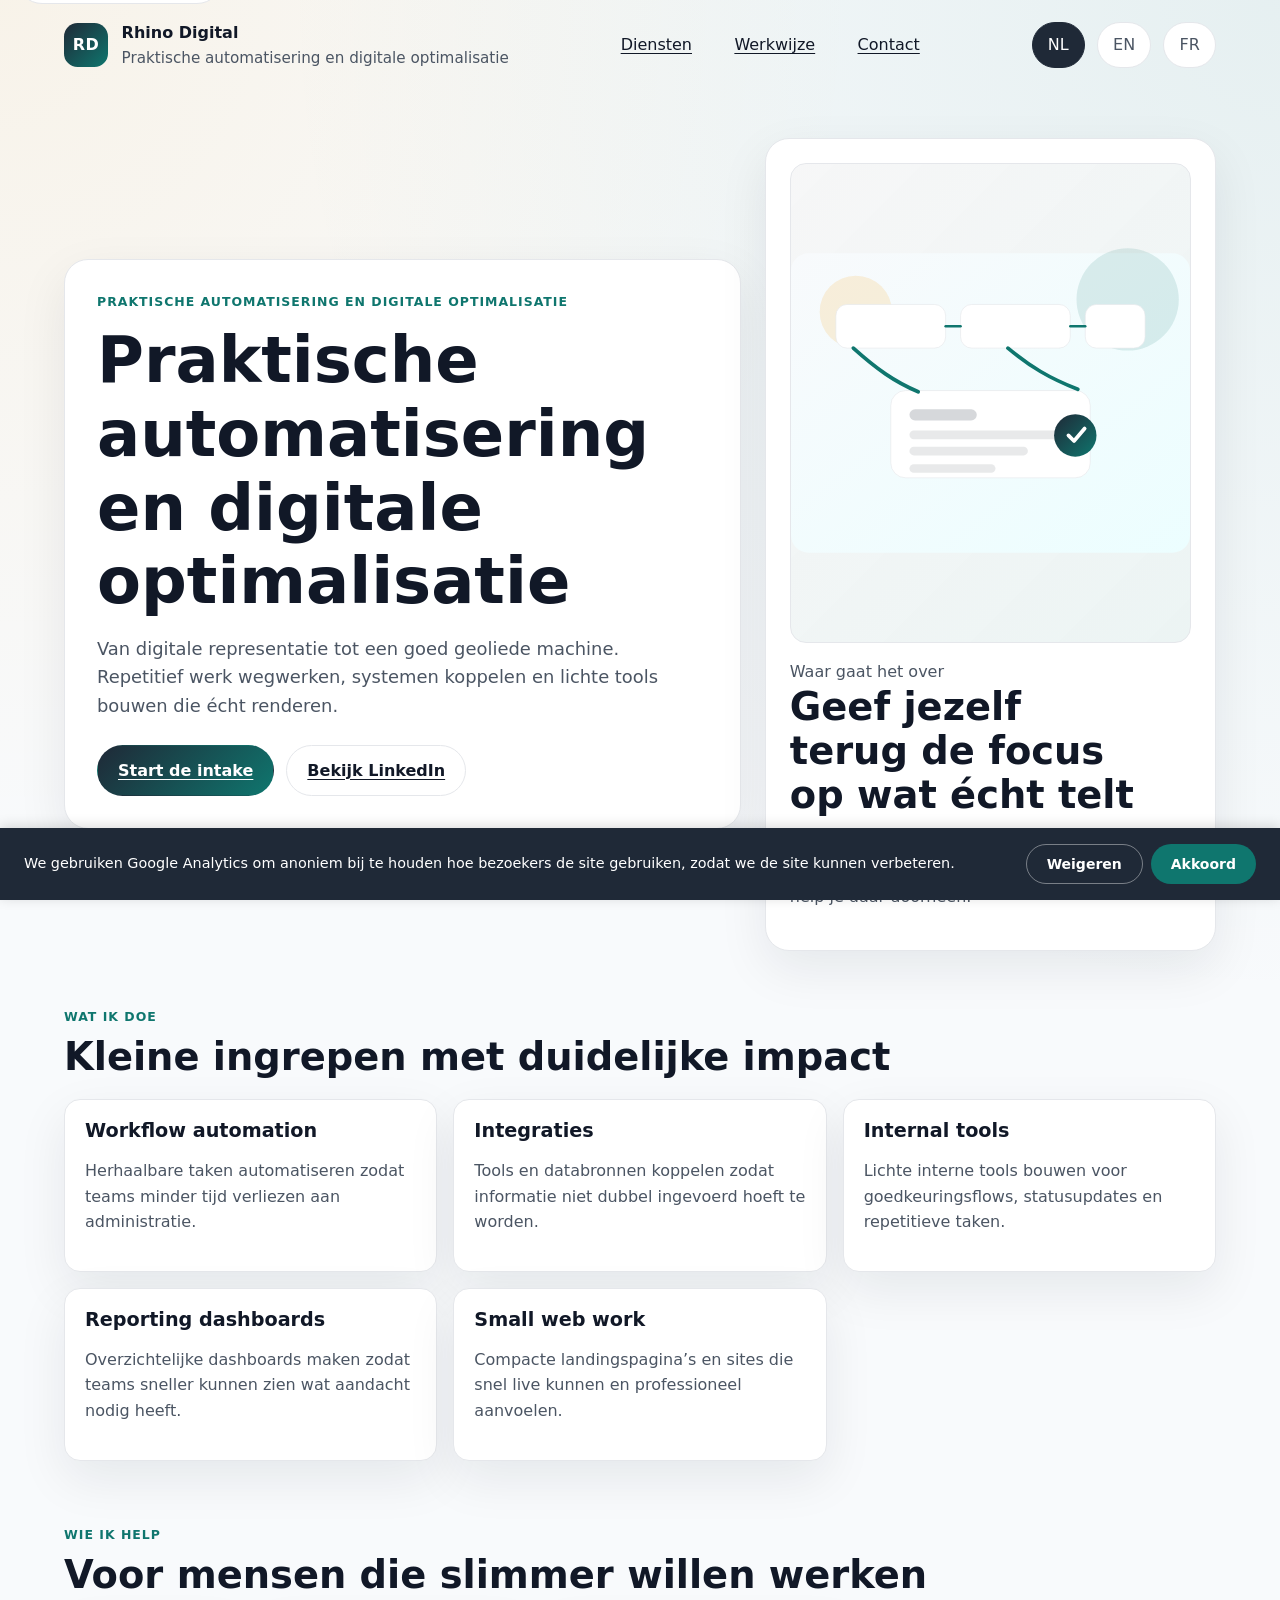
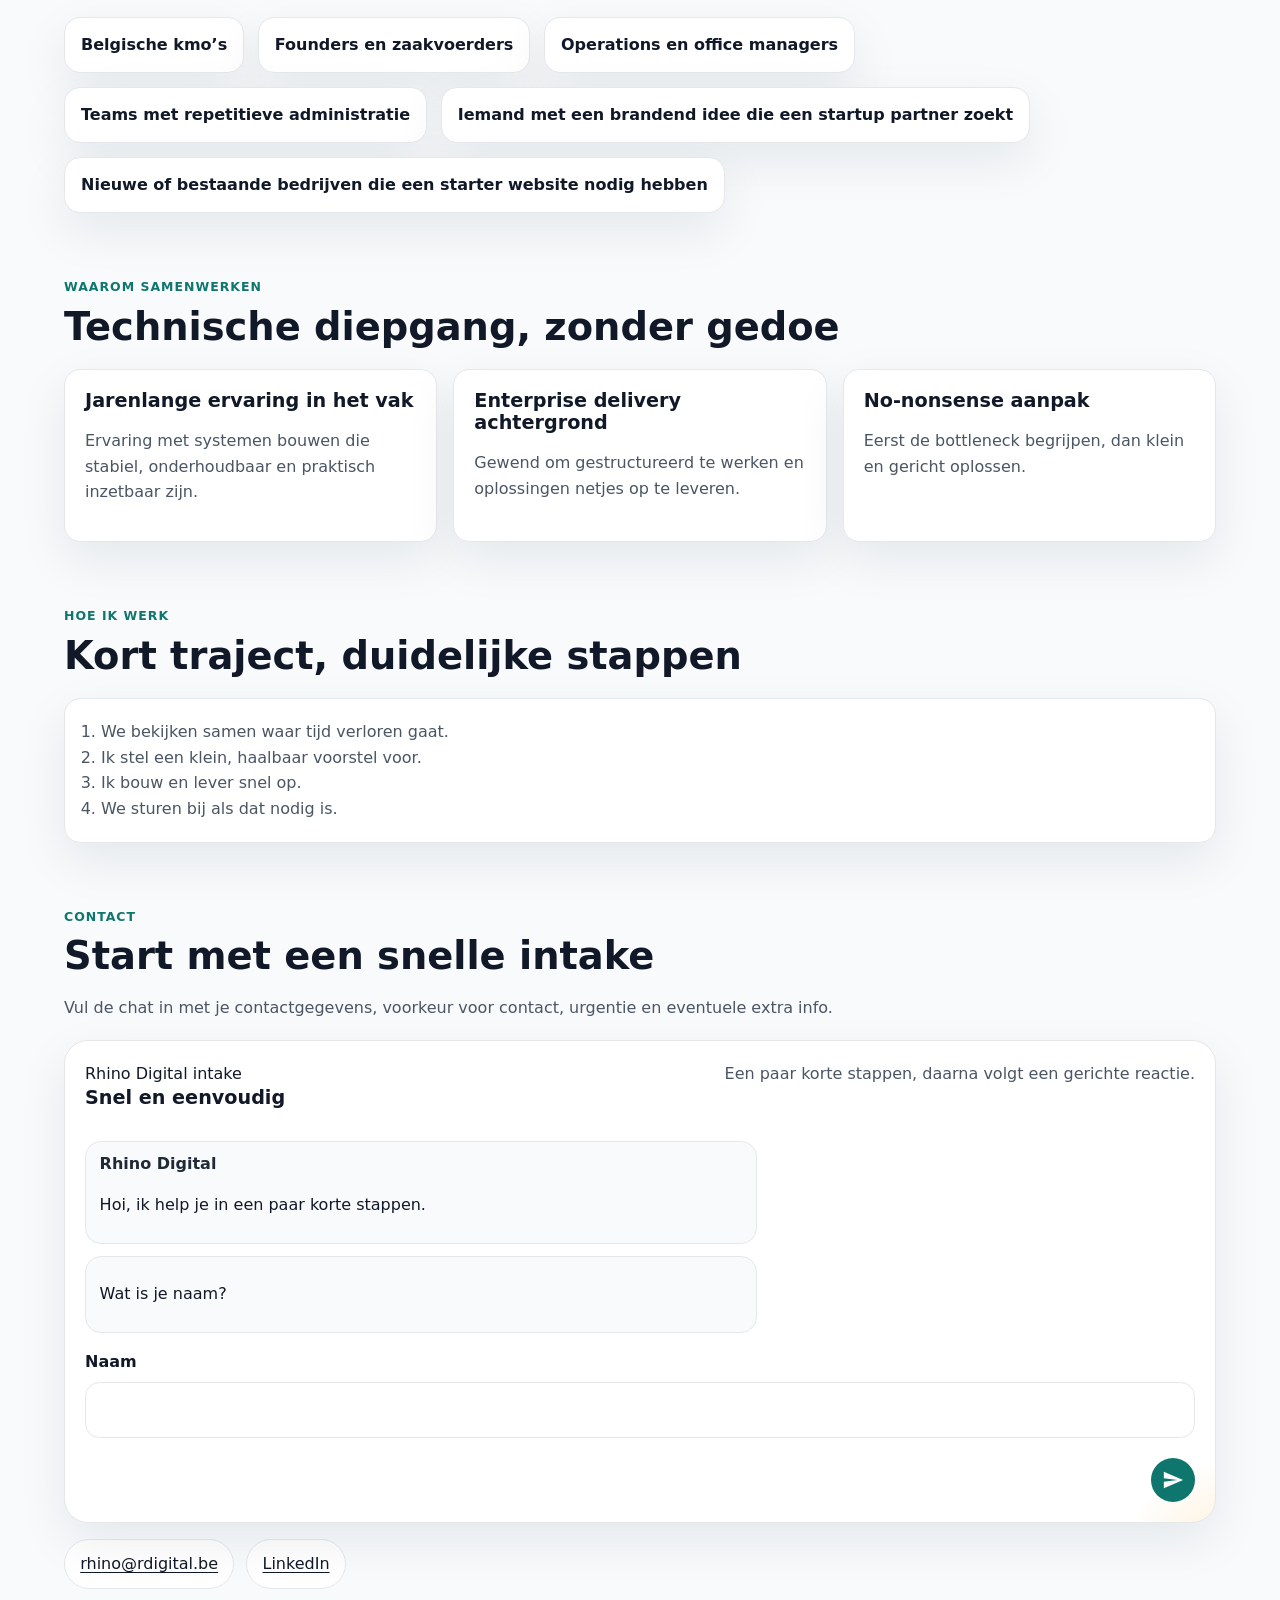
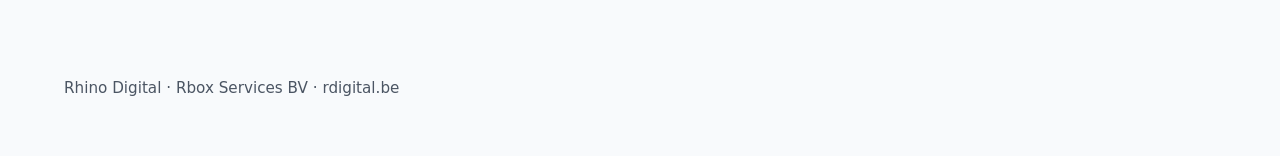
==== index.html @ d53aca67 "initialize main/site" ====
<!doctype html>
<html lang="nl" class="no-js">
  <head>
    <meta charset="utf-8" />
    <meta name="viewport" content="width=device-width, initial-scale=1" />
    <meta name="theme-color" content="#1f2937" />
    <meta
      name="description"
      content="Rhino Digital helpt teams repetitief werk verminderen met AI-ondersteunde automatisering, integraties en lichte digitale tools."
    />
    <link rel="canonical" href="https://rdigital.be/" />
    <meta property="og:site_name" content="Rhino Digital" />
    <meta property="og:type" content="website" />
    <meta property="og:title" content="Rhino Digital | Praktische automatisering en digitale optimalisatie" />
    <meta
      property="og:description"
      content="Rhino Digital helpt teams repetitief werk verminderen met AI-ondersteunde automatisering, integraties en lichte digitale tools."
    />
    <meta property="og:url" content="https://rdigital.be/" />
    <meta property="og:image" content="https://rdigital.be/assets/og-image.svg" />
    <link rel="icon" href="/assets/favicon.svg" type="image/svg+xml" />
    <link rel="manifest" href="/manifest.webmanifest" />
    <link rel="stylesheet" href="/styles.css" />
    <title>Rhino Digital | Praktische automatisering en digitale optimalisatie</title>
  </head>
  <body>
    <a class="skip-link" href="#main" data-i18n="skipLink">Naar inhoud springen</a>

    <header class="site-header">
      <div class="brand">
        <div class="brand-mark" aria-hidden="true">RD</div>
        <div>
          <p class="brand-name" data-i18n="brandName">Rhino Digital</p>
          <p class="brand-tagline" data-i18n="tagline">Praktische automatisering en digitale optimalisatie</p>
        </div>
      </div>

      <nav class="site-nav" aria-label="Hoofdnavigatie">
        <a href="#services" data-i18n="navServices">Diensten</a>
        <a href="#process" data-i18n="navProcess">Werkwijze</a>
        <a href="#contact" data-i18n="navContact">Contact</a>
      </nav>

      <div class="lang-switch" role="group" aria-label="Taal">
        <button type="button" class="lang-button is-active" data-lang="nl" aria-pressed="true">NL</button>
        <button type="button" class="lang-button" data-lang="en" aria-pressed="false">EN</button>
        <button type="button" class="lang-button" data-lang="fr" aria-pressed="false">FR</button>
      </div>
    </header>

    <main id="main">
      <section class="hero">
        <div class="hero-copy">
          <p class="eyebrow" data-i18n="heroEyebrow">Praktische automatisering en digitalisering</p>
          <h1 data-i18n="heroTitle">Praktische automatisering en digitale optimalisatie</h1>
          <p class="hero-lead" data-i18n="heroLead">
            Van digitale representatie tot een goed geoliede machine. Repetitief werk wegwerken, systemen koppelen en lichte tools bouwen die écht renderen.
          </p>

          <div class="hero-actions">
            <a class="button button-primary" href="#contact" data-i18n="heroPrimaryCta">Start de intake</a>
            <a class="button button-secondary" href="https://www.linkedin.com/in/rhino-van-boxelaere-b89b75146/" target="_blank" rel="noreferrer" data-i18n="heroSecondaryCta">Bekijk LinkedIn</a>
          </div>
        </div>

        <aside class="hero-card" aria-label="Samenvatting">
          <img
            class="hero-illustration"
            src="/assets/hero-illustration.svg"
            alt="Overzicht van een geautomatiseerde workflow en duidelijke statusstappen"
            width="640"
            height="480"
            fetchpriority="high"
          />
          <p class="card-label" data-i18n="cardLabel">Waar gaat het over</p>
          <h2 data-i18n="cardTitle">Geef jezelf terug de focus op wat écht telt</h2>
          <p data-i18n="cardBody">
            Of je nu solo werkt of een team aanstuurt — de digitale kant van je werk hoeft geen last te zijn. Ik help je daar doorheen.
          </p>
        </aside>
      </section>

      <section class="section" id="services">
        <div class="section-heading">
          <p class="eyebrow" data-i18n="servicesEyebrow">Wat ik doe</p>
          <h2 data-i18n="servicesTitle">Kleine ingrepen met duidelijke impact</h2>
        </div>
        <div class="card-grid">
          <article class="info-card">
            <h3 data-i18n="service1Title">Workflow automation</h3>
            <p data-i18n="service1Body">Herhaalbare taken automatiseren zodat teams minder tijd verliezen aan administratie.</p>
          </article>
          <article class="info-card">
            <h3 data-i18n="service2Title">Integraties</h3>
            <p data-i18n="service2Body">Tools en databronnen koppelen zodat informatie niet dubbel ingevoerd hoeft te worden.</p>
          </article>
          <article class="info-card">
            <h3 data-i18n="service3Title">Internal tools</h3>
            <p data-i18n="service3Body">Lichte interne tools bouwen voor goedkeuringsflows, statusupdates en repetitieve taken.</p>
          </article>
          <article class="info-card">
            <h3 data-i18n="service4Title">Reporting dashboards</h3>
            <p data-i18n="service4Body">Overzichtelijke dashboards maken zodat teams sneller kunnen zien wat aandacht nodig heeft.</p>
          </article>
          <article class="info-card">
            <h3 data-i18n="service5Title">Small web work</h3>
            <p data-i18n="service5Body">Compacte landingspagina’s en sites die snel live kunnen en professioneel aanvoelen.</p>
          </article>
        </div>
      </section>

      <section class="section" id="audience">
        <div class="section-heading">
          <p class="eyebrow" data-i18n="audienceEyebrow">Wie ik help</p>
          <h2 data-i18n="audienceTitle">Voor mensen die slimmer willen werken</h2>
        </div>
        <div class="pill-grid">
          <div class="pill" data-i18n="audience1">Belgische kmo’s</div>
          <div class="pill" data-i18n="audience2">Founders en zaakvoerders</div>
          <div class="pill" data-i18n="audience3">Operations en office managers</div>
          <div class="pill" data-i18n="audience4">Teams met repetitieve administratie</div>
          <div class="pill" data-i18n="audience5">Iemand met een brandend idee die een startup partner zoekt</div>
          <div class="pill" data-i18n="audience6">Nieuwe of bestaande bedrijven die een starter website nodig hebben</div>
        </div>
      </section>

      <section class="section" id="why">
        <div class="section-heading">
          <p class="eyebrow" data-i18n="whyEyebrow">Waarom samenwerken</p>
          <h2 data-i18n="whyTitle">Technische diepgang, zonder gedoe</h2>
        </div>
        <div class="card-grid card-grid-compact">
          <article class="info-card">
            <h3 data-i18n="why1Title">Jarenlange ervaring in het vak</h3>
            <p data-i18n="why1Body">Ervaring met systemen bouwen die stabiel, onderhoudbaar en praktisch inzetbaar zijn.</p>
          </article>
          <article class="info-card">
            <h3 data-i18n="why2Title">Enterprise delivery achtergrond</h3>
            <p data-i18n="why2Body">Gewend om gestructureerd te werken en oplossingen netjes op te leveren.</p>
          </article>
          <article class="info-card">
            <h3 data-i18n="why3Title">No-nonsense aanpak</h3>
            <p data-i18n="why3Body">Eerst de bottleneck begrijpen, dan klein en gericht oplossen.</p>
          </article>
        </div>
      </section>

      <section class="section" id="process">
        <div class="section-heading">
          <p class="eyebrow" data-i18n="processEyebrow">Hoe ik werk</p>
          <h2 data-i18n="processTitle">Kort traject, duidelijke stappen</h2>
        </div>
        <ol class="process-list">
          <li data-i18n="process1">We bekijken samen waar tijd verloren gaat.</li>
          <li data-i18n="process2">Ik stel een klein, haalbaar voorstel voor.</li>
          <li data-i18n="process3">Ik bouw en lever snel op.</li>
          <li data-i18n="process4">We sturen bij als dat nodig is.</li>
        </ol>
      </section>

      <section class="section section-contact" id="contact">
        <div class="section-heading">
          <p class="eyebrow" data-i18n="contactEyebrow">Contact</p>
          <h2 data-i18n="contactTitle">Start met een snelle intake</h2>
          <p class="section-lead" data-i18n="contactLead">
            Vul de chat in met je contactgegevens, voorkeur voor contact, urgentie en eventuele extra info.
          </p>
        </div>

        <div class="chat-shell">
          <div class="chat-header">
            <div>
              <p class="chat-kicker" data-i18n="chatKicker">Rhino Digital intake</p>
              <h3 data-i18n="chatTitle">Snel en eenvoudig</h3>
            </div>
            <p class="chat-note" data-i18n="chatNote">Een paar korte stappen, daarna volgt een gerichte reactie.</p>
          </div>

          <div class="chat-log" id="chatLog" aria-live="polite"></div>

          <form class="chat-form" id="chatForm" novalidate>
            <div class="field" id="fieldName">
              <label for="name" data-i18n="labelName">Naam</label>
              <input id="name" name="name" type="text" autocomplete="name" required />
            </div>

            <div class="field hidden" id="fieldEmail">
              <label for="email" data-i18n="labelEmail">Contactgegeven (e-mail of telefoonnummer)</label>
              <input id="email" name="email" type="text" autocomplete="off" />
            </div>

            <div class="field hidden" id="fieldCompany">
              <label for="company" data-i18n="labelCompany">Bedrijf (optioneel)</label>
              <input id="company" name="company" type="text" autocomplete="organization" />
            </div>

            <fieldset class="field hidden" id="fieldUrgency">
              <legend id="urgencyLegend" data-i18n="labelUrgency">Urgentie</legend>
              <div class="choice-grid" role="radiogroup" aria-labelledby="urgencyLegend">
                <label><input type="radio" name="urgency" value="Zo snel mogelijk" required /> <span data-i18n="urgency1">Zo snel mogelijk</span></label>
                <label><input type="radio" name="urgency" value="Deze week" /> <span data-i18n="urgency2">Deze week</span></label>
                <label><input type="radio" name="urgency" value="Deze maand" /> <span data-i18n="urgency3">Deze maand</span></label>
                <label><input type="radio" name="urgency" value="Gewoon verkennen" /> <span data-i18n="urgency4">Gewoon verkennen</span></label>
              </div>
            </fieldset>

            <div class="field hidden" id="fieldDetails">
              <label for="details" data-i18n="labelDetails">Extra info (optioneel)</label>
              <textarea id="details" name="details" rows="4" placeholder="Wat wil je verbeteren, automatiseren of vereenvoudigen?"></textarea>
            </div>

            <div class="honeypot" aria-hidden="true">
              <label>Leave this empty <input type="text" name="hp" tabindex="-1" autocomplete="off" /></label>
            </div>

            <div class="chat-actions">
              <button class="chat-undo-btn hidden" type="button" id="undoButton" data-i18n="undoButton">← Vorige</button>
              <button class="chat-send-btn" type="submit" id="nextButton">
                <span class="sr-only" data-i18n="nextButton">Volgende</span>
                <svg aria-hidden="true" xmlns="http://www.w3.org/2000/svg" viewBox="0 0 24 24" fill="currentColor" width="22" height="22">
                  <path d="M2.01 21L23 12 2.01 3 2 10l15 2-15 2z"/>
                </svg>
              </button>
            </div>
          </form>
        </div>

        <div class="contact-links">
          <a href="mailto:rhino@rdigital.be">rhino@rdigital.be</a>
          <a href="https://www.linkedin.com/in/rhino-van-boxelaere-b89b75146/" target="_blank" rel="noreferrer">LinkedIn</a>
        </div>

        <noscript>
          <p class="noscript-notice">Deze contactform vereist JavaScript. Bereik me rechtstreeks via <a href="mailto:rhino@rdigital.be">rhino@rdigital.be</a>.</p>
        </noscript>
      </section>
    </main>

    <footer class="site-footer">
      <p>Rhino Digital · Rbox Services BV · rdigital.be</p>
    </footer>

    <div class="cookie-banner hidden" id="cookieBanner" role="dialog" aria-modal="false" aria-label="Cookie toestemming">
      <p data-i18n="cookieText">We gebruiken Google Analytics om anoniem bij te houden hoe bezoekers de site gebruiken, zodat we de site kunnen verbeteren.</p>
      <div class="cookie-actions">
        <button class="btn-cookie-decline" id="cookieDecline" data-i18n="cookieDecline">Weigeren</button>
        <button class="btn-cookie-accept" id="cookieAccept" data-i18n="cookieAccept">Akkoord</button>
      </div>
    </div>

    <script src="/script.js" type="module"></script>
  </body>
</html>
---- styles.css ----
:root {
  color-scheme: light;
  --bg: #f8fafc;
  --surface: #ffffff;
  --text: #111827;
  --muted: #4b5563;
  --border: #e5e7eb;
  --primary: #1f2937;
  --secondary: #0f766e;
  --accent: #f59e0b;
  --shadow: 0 18px 50px rgb(15 23 42 / 0.08);
  --radius-lg: 1.5rem;
  --radius-md: 1rem;
  --radius-sm: 0.75rem;
  --max-width: 72rem;
}

*,
*::before,
*::after {
  box-sizing: border-box;
}

html {
  scroll-behavior: smooth;
}

body {
  margin: 0;
  font-family: Inter, system-ui, sans-serif;
  background:
    radial-gradient(circle at top left, rgb(245 158 11 / 0.08), transparent 24%),
    radial-gradient(circle at top right, rgb(15 118 110 / 0.08), transparent 28%),
    var(--bg);
  color: var(--text);
  line-height: 1.6;
}

img,
svg {
  display: block;
  max-width: 100%;
}

a {
  color: inherit;
  text-decoration-thickness: 0.08em;
  text-underline-offset: 0.18em;
}

a:hover,
a:focus-visible {
  color: var(--secondary);
}

:focus-visible {
  outline: 3px solid rgb(15 118 110 / 0.4);
  outline-offset: 3px;
}

.skip-link {
  position: absolute;
  top: -3rem;
  left: 1rem;
  z-index: 20;
  background: var(--surface);
  border: 1px solid var(--border);
  padding: 0.75rem 1rem;
  border-radius: 999px;
  transition: top 0.2s ease;
}

.skip-link:focus {
  top: 1rem;
}

.site-header,
.hero,
.section,
.site-footer {
  width: min(calc(100% - 2rem), var(--max-width));
  margin: 0 auto;
}

.site-header {
  display: flex;
  align-items: center;
  justify-content: space-between;
  gap: 1rem;
  padding: 1.25rem 0;
}

.brand {
  display: flex;
  align-items: center;
  gap: 0.85rem;
}

.brand-mark {
  width: 2.75rem;
  height: 2.75rem;
  display: grid;
  place-items: center;
  border-radius: 0.85rem;
  background: linear-gradient(135deg, var(--primary), var(--secondary));
  color: #fff;
  font-weight: 700;
  letter-spacing: 0.03em;
}

.brand-name,
.brand-tagline,
.eyebrow,
.card-label,
.chat-kicker,
.chat-note {
  margin: 0;
}

.brand-name {
  font-weight: 700;
}

.brand-tagline {
  color: var(--muted);
  font-size: 0.95rem;
}

.site-nav,
.lang-switch,
.hero-actions,
.contact-links {
  display: flex;
  align-items: center;
  gap: 0.75rem;
  flex-wrap: wrap;
}

.site-nav a,
.lang-button {
  border-radius: 999px;
  padding: 0.6rem 0.95rem;
}

.lang-button {
  border: 1px solid var(--border);
  background: var(--surface);
  color: var(--muted);
  font: inherit;
  cursor: pointer;
}

.lang-button.is-active {
  background: var(--primary);
  border-color: var(--primary);
  color: #fff;
}

.hero {
  display: grid;
  grid-template-columns: 1.35fr 0.9fr;
  gap: 1.5rem;
  padding: 3rem 0 1.5rem;
  align-items: center;
}

.hero-copy,
.hero-card,
.info-card,
.chat-shell,
.pill,
.process-list,
.chat-summary {
  background: var(--surface);
  border: 1px solid var(--border);
  box-shadow: var(--shadow);
}

.hero-copy,
.hero-card,
.chat-shell,
.chat-summary {
  border-radius: var(--radius-lg);
}

.hero-copy {
  padding: 2rem;
}

.eyebrow {
  color: var(--secondary);
  font-weight: 700;
  letter-spacing: 0.08em;
  text-transform: uppercase;
  font-size: 0.78rem;
}

h1,
h2,
h3 {
  line-height: 1.15;
  margin: 0;
  text-wrap: balance;
}

h1 {
  margin-top: 0.75rem;
  font-size: clamp(2.4rem, 5vw, 4.5rem);
}

h2 {
  font-size: clamp(1.8rem, 3vw, 2.8rem);
}

h3 {
  font-size: 1.2rem;
}

.hero-lead,
.section-lead,
.info-card p,
.hero-card p,
.process-list,
.chat-note,
.chat-summary p {
  color: var(--muted);
}

.hero-lead {
  max-width: 38rem;
  font-size: 1.12rem;
  margin: 1rem 0 0;
}

.hero-actions {
  margin-top: 1.5rem;
}

.button {
  display: inline-flex;
  align-items: center;
  justify-content: center;
  min-height: 3rem;
  border-radius: 999px;
  padding: 0.75rem 1.25rem;
  border: 1px solid transparent;
  font-weight: 700;
  cursor: pointer;
}

.button-primary {
  background: linear-gradient(135deg, var(--primary), var(--secondary));
  color: #fff;
}

.button-secondary {
  background: var(--surface);
  border-color: var(--border);
}

.hero-points {
  display: flex;
  flex-wrap: wrap;
  gap: 0.75rem 1rem;
  padding: 0;
  margin: 1.5rem 0 0;
  list-style: none;
  color: var(--muted);
}

.hero-points li::before {
  content: "•";
  color: var(--accent);
  margin-right: 0.5rem;
}

.hero-card {
  padding: 1.5rem;
  position: relative;
  overflow: hidden;
}

.hero-illustration {
  border-radius: 1rem;
  border: 1px solid var(--border);
  background: linear-gradient(135deg, rgb(31 41 55 / 0.04), rgb(15 118 110 / 0.08));
  margin-bottom: 1rem;
}

.hero-card::before,
.chat-shell::before {
  content: "";
  position: absolute;
  inset: auto -10% -30% auto;
  width: 13rem;
  height: 13rem;
  border-radius: 50%;
  background: radial-gradient(circle, rgb(245 158 11 / 0.18), transparent 70%);
  pointer-events: none;
}

.section {
  padding: 2rem 0;
}

.section-heading {
  margin-bottom: 1.25rem;
}

.section-heading h2 {
  margin-top: 0.5rem;
}

.card-grid {
  display: grid;
  grid-template-columns: repeat(3, minmax(0, 1fr));
  gap: 1rem;
}

.card-grid-compact {
  grid-template-columns: repeat(3, minmax(0, 1fr));
}

.info-card,
.pill,
.process-list {
  border-radius: var(--radius-md);
}

.info-card {
  padding: 1.25rem;
}

.pill-grid {
  display: flex;
  flex-wrap: wrap;
  gap: 0.85rem;
}

.pill {
  padding: 0.9rem 1rem;
  font-weight: 600;
}

.process-list {
  margin: 0;
  padding: 1.25rem 1.5rem 1.25rem 2.25rem;
}

.section-contact {
  padding-bottom: 3rem;
}

.chat-shell {
  position: relative;
  overflow: hidden;
  padding: 1.25rem;
}

.chat-header {
  display: flex;
  align-items: flex-start;
  justify-content: space-between;
  gap: 1rem;
  margin-bottom: 1rem;
}

.chat-log {
  display: grid;
  gap: 0.75rem;
  padding: 1rem 0;
}

.chat-bubble {
  max-width: 42rem;
  padding: 0.55rem 0.85rem;
  border-radius: 1rem;
  border: 1px solid var(--border);
  background: #f9fafb;
}

.chat-bubble.is-user {
  margin-left: auto;
  background: rgb(15 118 110 / 0.08);
}

.chat-bubble strong {
  display: block;
  margin-bottom: 0.2rem;
  color: var(--primary);
}

.chat-form {
  display: grid;
  gap: 1rem;
  position: relative;
  z-index: 1;
}

.field {
  display: grid;
  gap: 0.45rem;
}

.field label,
.field legend {
  font-weight: 700;
}

.field input,
.field textarea {
  width: 100%;
  border: 1px solid var(--border);
  border-radius: 0.9rem;
  padding: 0.9rem 1rem;
  font: inherit;
  background: #fff;
  color: var(--text);
}

.choice-row,
.choice-grid {
  display: grid;
  gap: 0.6rem;
}

.choice-row {
  grid-template-columns: repeat(auto-fit, minmax(10rem, 1fr));
}

.choice-grid {
  grid-template-columns: repeat(auto-fit, minmax(12rem, 1fr));
}

.choice-row label,
.choice-grid label {
  display: flex;
  align-items: center;
  justify-content: center;
  gap: 0.5rem;
  padding: 0.9rem 1rem;
  border-radius: 0.9rem;
  border: 1px solid var(--border);
  background: #fff;
  cursor: pointer;
  font-weight: 600;
  transition: border-color 0.15s, background 0.15s, color 0.15s;
}

.choice-row label:hover,
.choice-grid label:hover {
  border-color: var(--secondary);
}

.choice-row label:has(input:checked),
.choice-grid label:has(input:checked) {
  border-color: var(--secondary);
  background: #ecfdf5;
  color: var(--secondary);
}

.choice-row input[type="radio"],
.choice-grid input[type="radio"] {
  position: absolute;
  opacity: 0;
  width: 0;
  height: 0;
  pointer-events: none;
}

.chat-actions {
  display: flex;
  align-items: center;
  gap: 0.5rem;
  padding-top: 0.25rem;
}

.chat-undo-btn {
  background: none;
  border: none;
  color: var(--muted);
  cursor: pointer;
  font-size: 0.875rem;
  padding: 0.4rem 0.6rem;
  border-radius: 0.5rem;
  transition: color 0.15s;
  white-space: nowrap;
}

.chat-undo-btn:hover {
  color: var(--text);
}

.chat-send-btn {
  margin-left: auto;
  width: 2.75rem;
  height: 2.75rem;
  border-radius: 50%;
  background: var(--secondary);
  color: #fff;
  border: none;
  cursor: pointer;
  display: flex;
  align-items: center;
  justify-content: center;
  flex-shrink: 0;
  transition: background 0.15s, transform 0.1s;
}

.chat-send-btn:hover {
  background: var(--primary);
}

.chat-send-btn:active {
  transform: scale(0.92);
}

.chat-send-btn:disabled {
  opacity: 0.5;
  cursor: not-allowed;
}

.honeypot {
  position: absolute;
  left: -9999px;
  visibility: hidden;
}

.sr-only {
  position: absolute;
  width: 1px;
  height: 1px;
  padding: 0;
  margin: -1px;
  overflow: hidden;
  clip: rect(0, 0, 0, 0);
  white-space: nowrap;
  border: 0;
}

.contact-links {
  margin-top: 1rem;
}

.contact-links a {
  padding: 0.7rem 0.95rem;
  border: 1px solid var(--border);
  border-radius: 999px;
  background: var(--surface);
}

.site-footer {
  padding: 1.5rem 0 2.5rem;
  color: var(--muted);
  font-size: 0.95rem;
}

.hidden {
  display: none !important;
}

@media (max-width: 56rem) {
  .site-header,
  .hero {
    grid-template-columns: 1fr;
  }

  .site-header {
    display: grid;
    justify-items: start;
  }

  .card-grid,
  .card-grid-compact {
    grid-template-columns: 1fr;
  }

  .chat-header {
    flex-direction: column;
  }
}

@media (prefers-reduced-motion: reduce) {
  html {
    scroll-behavior: auto;
  }

  *,
  *::before,
  *::after {
    animation-duration: 0.001ms !important;
    animation-iteration-count: 1 !important;
    transition-duration: 0.001ms !important;
  }
}

/* ========================
   No-JS fallback
   ======================== */
.no-js .chat-shell { display: none; }
.noscript-notice { display: none; }
.no-js .noscript-notice {
  display: block;
  margin: 2rem auto;
  max-width: 36rem;
  text-align: center;
  color: var(--muted);
}
.noscript-notice a { color: var(--secondary); }

/* ========================
   Cookie banner
   ======================== */
.cookie-banner {
  position: fixed;
  bottom: 0;
  left: 0;
  right: 0;
  background: var(--primary);
  color: #fff;
  padding: 1rem 1.5rem;
  display: flex;
  align-items: center;
  gap: 1rem;
  flex-wrap: wrap;
  z-index: 1000;
  box-shadow: 0 -2px 12px rgb(0 0 0 / 0.15);
}
.cookie-banner.hidden { display: none; }
.cookie-banner p {
  margin: 0;
  flex: 1;
  min-width: 15rem;
  font-size: 0.9rem;
}
.cookie-actions {
  display: flex;
  gap: 0.5rem;
  flex-shrink: 0;
}
.btn-cookie-accept,
.btn-cookie-decline {
  padding: 0.5rem 1.25rem;
  border-radius: 999px;
  font: inherit;
  font-size: 0.875rem;
  font-weight: 700;
  cursor: pointer;
}
.btn-cookie-accept {
  background: var(--secondary);
  color: #fff;
  border: none;
}
.btn-cookie-accept:hover { background: #0d9488; }
.btn-cookie-decline {
  background: transparent;
  color: #fff;
  border: 1px solid rgba(255, 255, 255, 0.4);
}
.btn-cookie-decline:hover { background: rgba(255, 255, 255, 0.1); }
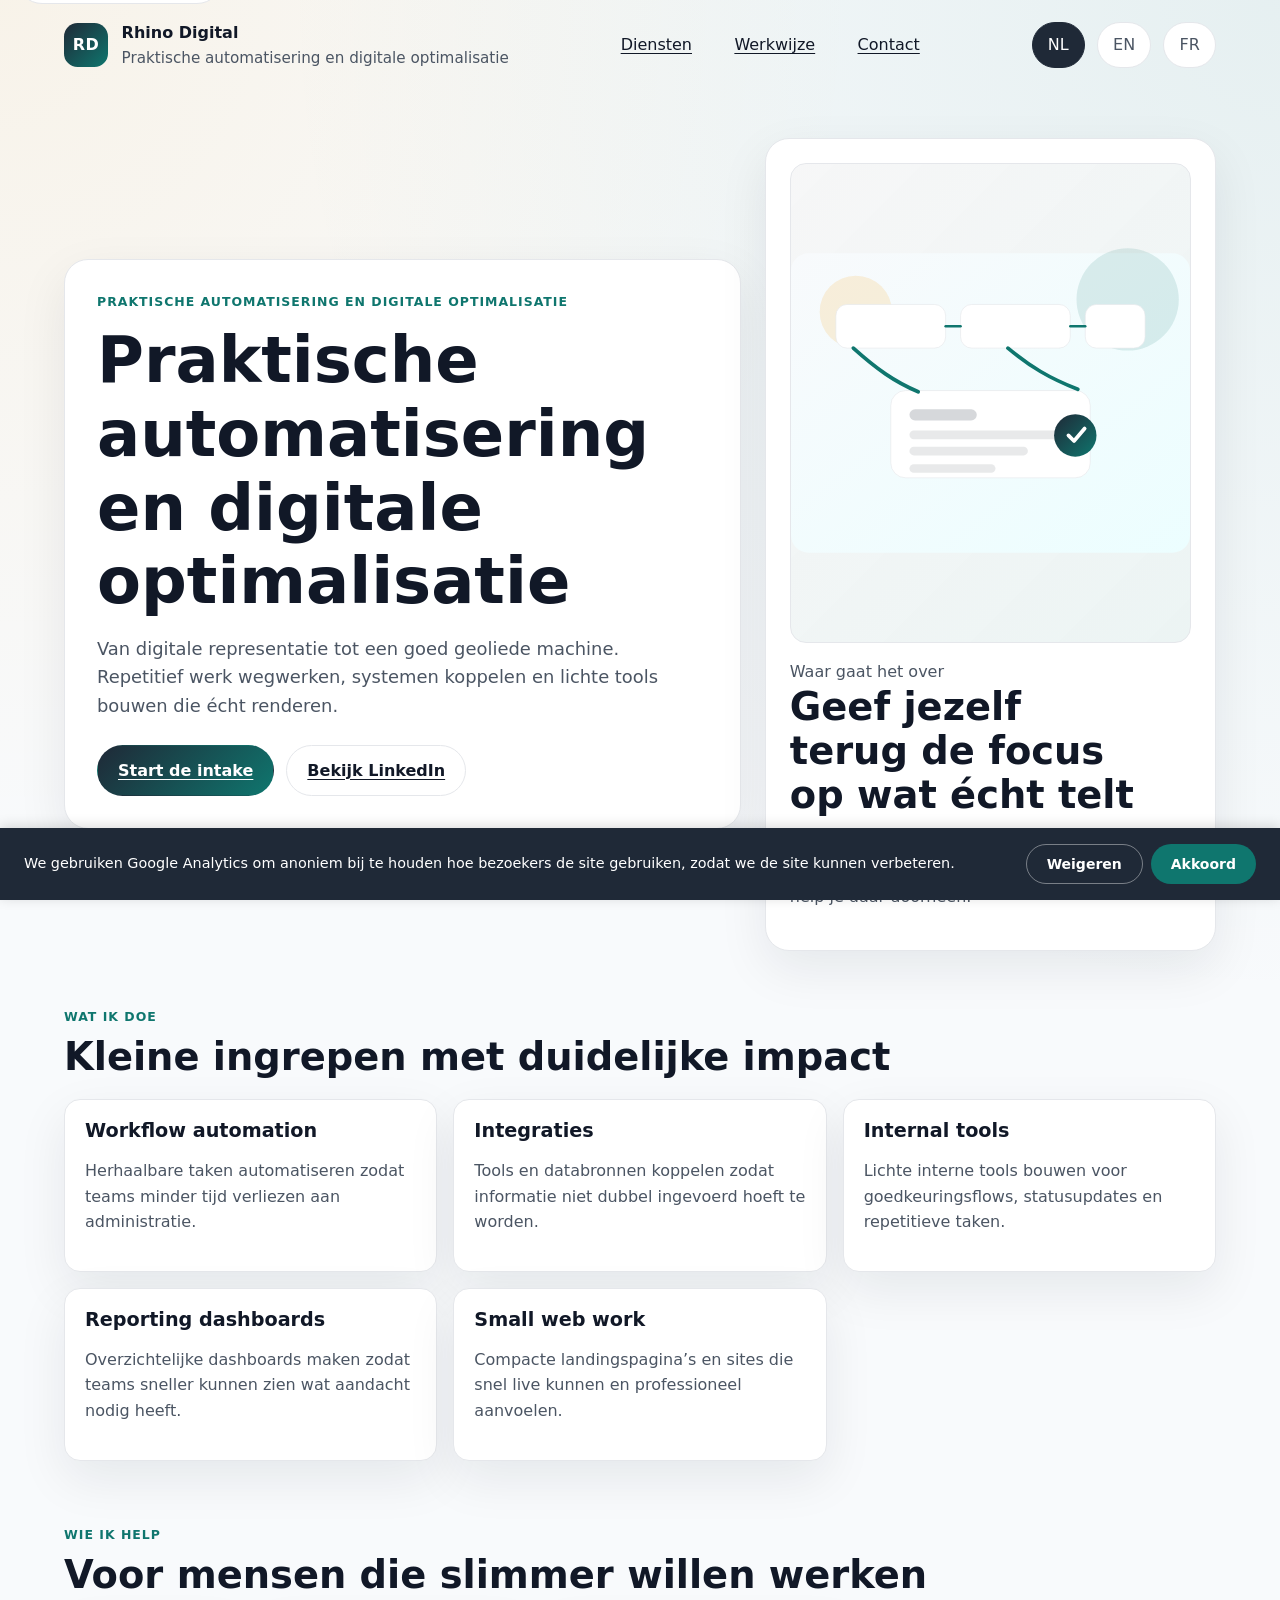
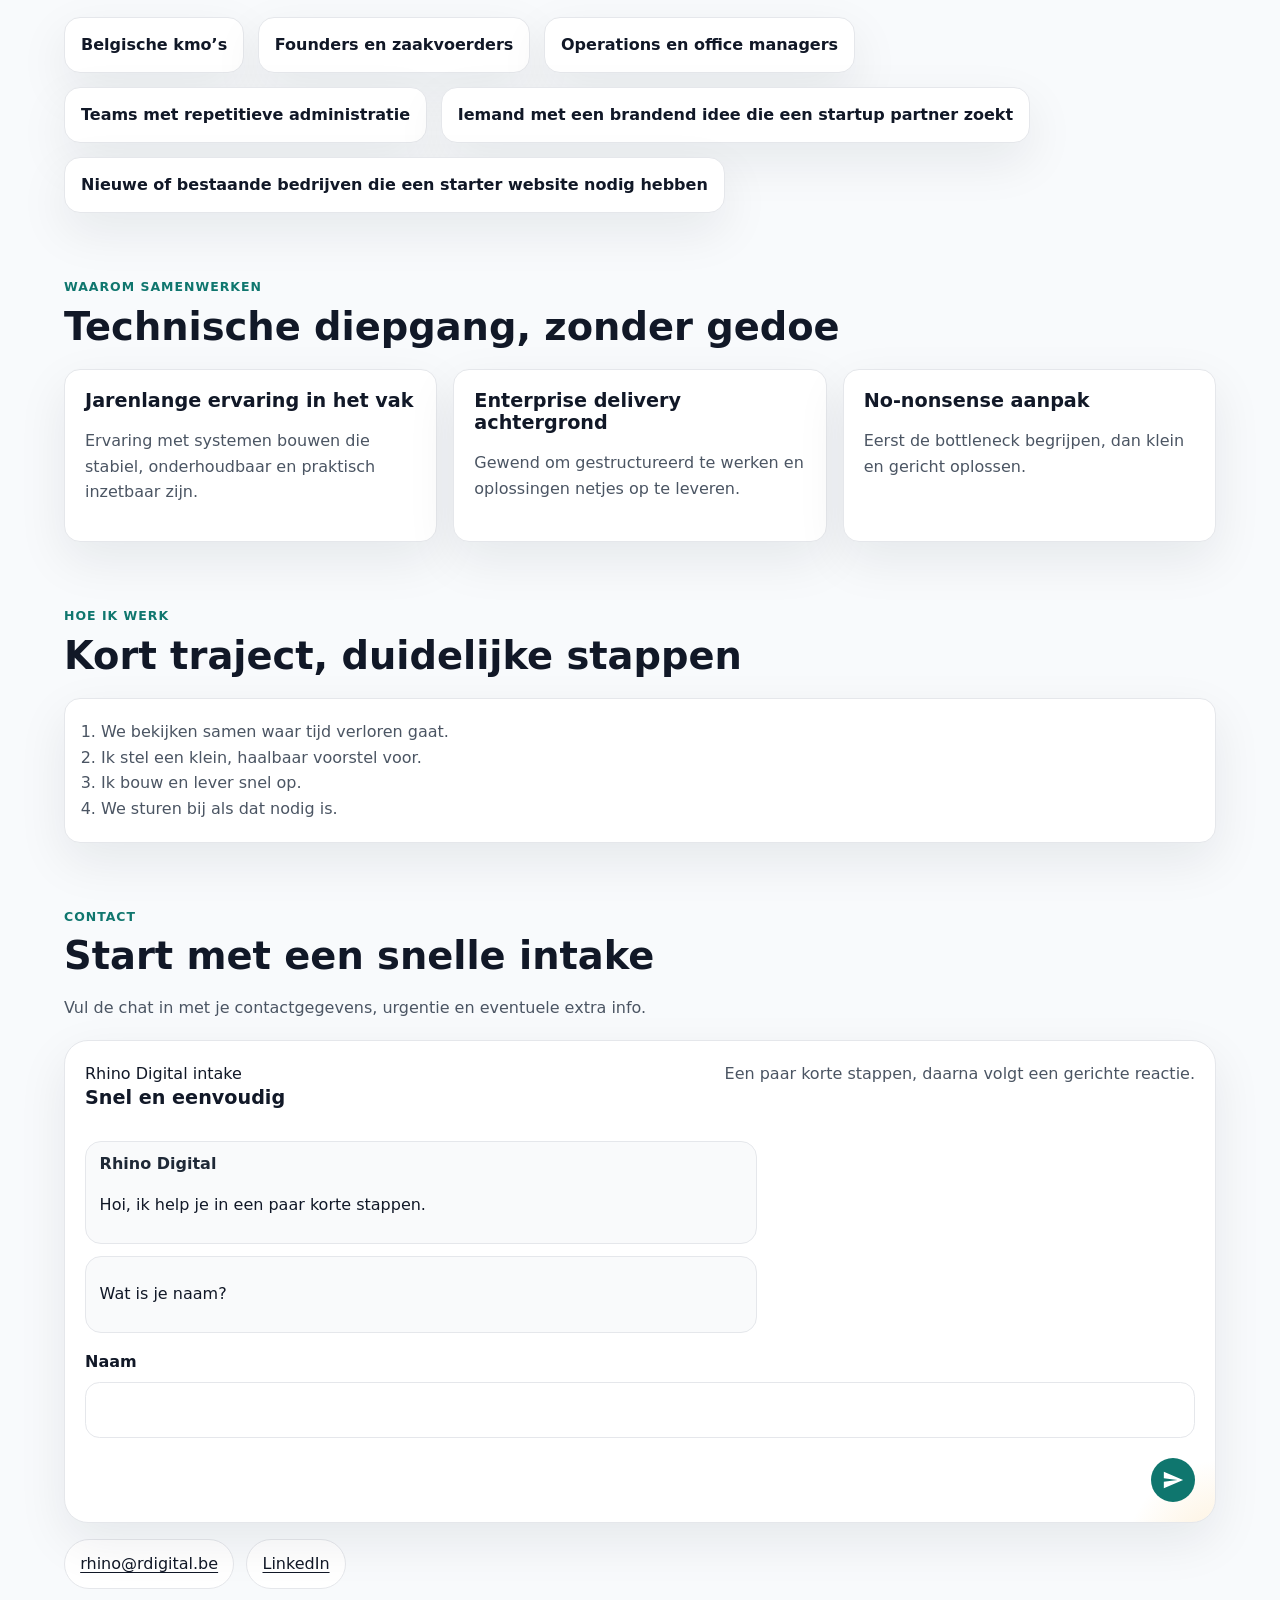
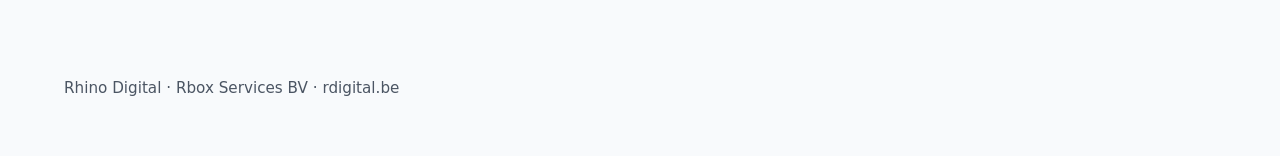
==== commit f167b23a: "content: remove 'voorkeur voor contact' from contactLead text Co-authored-by: Copilot <223556219+Cop" ====
--- a/index.html
+++ b/index.html
@@ -163,7 +163,7 @@
           <p class="eyebrow" data-i18n="contactEyebrow">Contact</p>
           <h2 data-i18n="contactTitle">Start met een snelle intake</h2>
           <p class="section-lead" data-i18n="contactLead">
-            Vul de chat in met je contactgegevens, voorkeur voor contact, urgentie en eventuele extra info.
+            Vul de chat in met je contactgegevens, urgentie en eventuele extra info.
           </p>
         </div>
 
